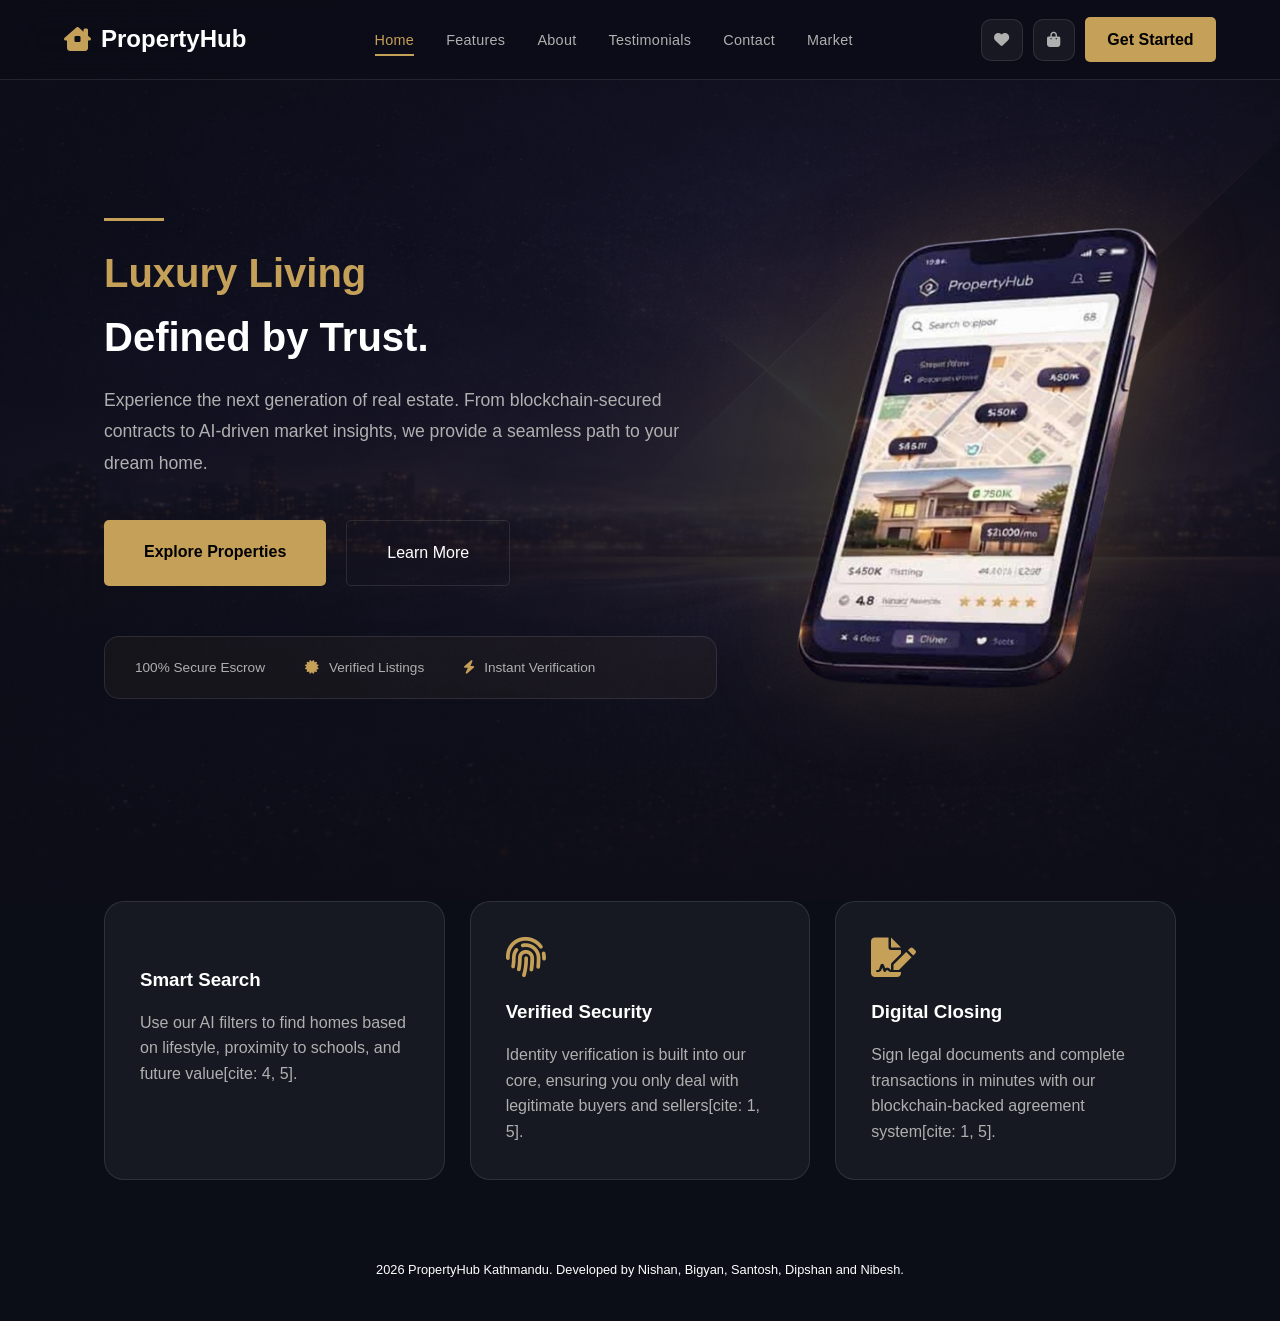
==== index.html @ 58af893e "Add files via upload" ====
<!DOCTYPE html>
<html lang="en">
<head>
    <meta charset="UTF-8">
    <meta name="viewport" content="width=device-width, initial-scale=1.0">
    <title>PropertyHub | Premium Real Estate</title>
    <link rel="stylesheet" href="style.css">
    <link rel="stylesheet" href="https://cdnjs.cloudflare.com/ajax/libs/font-awesome/6.0.0/css/all.min.css">
    <style>
        /* ── IMPROVED NAVBAR (from listing.html) ── */
        nav {
            display: flex;
            justify-content: space-between;
            align-items: center;
            padding: 0 5%;
            height: var(--nav-height);
            background: rgba(11, 13, 23, 0.92);
            backdrop-filter: blur(20px);
            -webkit-backdrop-filter: blur(20px);
            position: fixed;
            width: 100%;
            top: 0;
            z-index: 1000;
            border-bottom: 1px solid var(--glass-border);
            transition: all 0.3s ease;
        }
        nav.scrolled {
            background: rgba(11, 13, 23, 0.98);
            box-shadow: 0 4px 30px rgba(0,0,0,0.4);
        }
        .nav-links { display: flex; gap: 2rem; list-style: none; align-items: center; }
        .nav-links a {
            text-decoration: none;
            color: var(--text-dim);
            font-size: 0.9rem;
            letter-spacing: 0.3px;
            transition: 0.3s;
            padding: 6px 0;
            position: relative;
        }
        .nav-links a::after {
            content: '';
            position: absolute;
            bottom: -2px; left: 0;
            width: 0; height: 2px;
            background: var(--primary-gold);
            transition: width 0.3s ease;
        }
        .nav-links a:hover::after,
        .nav-links a.active::after { width: 100%; }
        .nav-links a:hover, .nav-links a.active { color: var(--primary-gold); }

        /* Cart & Favourites Buttons in Nav */
        .nav-actions { display: flex; gap: 10px; align-items: center; }
        .nav-icon-btn {
            position: relative;
            background: var(--glass-bg);
            border: 1px solid var(--glass-border);
            color: var(--text-dim);
            width: 42px; height: 42px;
            border-radius: 10px;
            display: flex; align-items: center; justify-content: center;
            cursor: pointer;
            transition: 0.3s;
            font-size: 0.95rem;
        }
        .nav-icon-btn:hover {
            border-color: var(--primary-gold);
            color: var(--primary-gold);
            background: rgba(197,160,89,0.08);
        }
        .nav-badge {
            position: absolute;
            top: -6px; right: -6px;
            background: var(--primary-gold);
            color: #000;
            font-size: 0.6rem;
            font-weight: bold;
            width: 18px; height: 18px;
            border-radius: 50%;
            display: flex; align-items: center; justify-content: center;
            opacity: 0;
            transform: scale(0);
            transition: 0.2s ease;
        }
        .nav-badge.visible { opacity: 1; transform: scale(1); }

        /* ── SLIDE-OUT PANELS ── */
        .side-panel-overlay {
            position: fixed; inset: 0;
            background: rgba(0,0,0,0.6);
            z-index: 2000;
            opacity: 0; pointer-events: none;
            transition: opacity 0.3s;
        }
        .side-panel-overlay.open { opacity: 1; pointer-events: all; }
        .side-panel {
            position: fixed;
            top: 0; right: -420px;
            width: 400px; height: 100vh;
            background: #10121e;
            border-left: 1px solid var(--glass-border);
            z-index: 2001;
            transition: right 0.35s cubic-bezier(0.4,0,0.2,1);
            display: flex; flex-direction: column;
            overflow: hidden;
        }
        .side-panel.open { right: 0; }
        .side-panel-header {
            padding: 25px 28px;
            border-bottom: 1px solid var(--glass-border);
            display: flex; justify-content: space-between; align-items: center;
            background: rgba(197,160,89,0.04);
        }
        .side-panel-header h3 { color: var(--primary-gold); font-size: 1.1rem; letter-spacing: 0.5px; }
        .close-panel {
            background: none; border: none; color: var(--text-dim);
            font-size: 1.2rem; cursor: pointer; transition: 0.2s; padding: 5px;
        }
        .close-panel:hover { color: #fff; }
        .side-panel-body { flex: 1; overflow-y: auto; padding: 20px 28px; }
        .side-panel-body::-webkit-scrollbar { width: 4px; }
        .side-panel-body::-webkit-scrollbar-track { background: transparent; }
        .side-panel-body::-webkit-scrollbar-thumb { background: var(--glass-border); border-radius: 10px; }
        .panel-empty {
            text-align: center; padding: 60px 20px;
            color: var(--text-dim); font-size: 0.9rem;
        }
        .panel-empty i { font-size: 3rem; color: rgba(197,160,89,0.2); display: block; margin-bottom: 15px; }
        .panel-item {
            display: flex; align-items: center; gap: 14px;
            background: var(--glass-bg); border: 1px solid var(--glass-border);
            border-radius: 14px; padding: 14px; margin-bottom: 12px;
            transition: 0.2s;
        }
        .panel-item:hover { border-color: var(--primary-gold); }
        .panel-item-img {
            width: 60px; height: 60px; border-radius: 10px;
            background: url('rental.png') center/cover; flex-shrink: 0;
        }
        .panel-item-info { flex: 1; min-width: 0; }
        .panel-item-info h4 { font-size: 0.88rem; color: #fff; margin-bottom: 4px; white-space: nowrap; overflow: hidden; text-overflow: ellipsis; }
        .panel-item-info span { font-size: 0.8rem; color: var(--primary-gold); font-weight: bold; }
        .panel-item-remove {
            background: none; border: none; color: var(--text-dim);
            cursor: pointer; font-size: 0.85rem; transition: 0.2s; padding: 5px;
        }
        .panel-item-remove:hover { color: #ff6b6b; }
        .side-panel-footer { padding: 20px 28px; border-top: 1px solid var(--glass-border); }
        .panel-total {
            display: flex; justify-content: space-between;
            margin-bottom: 15px; font-size: 0.9rem; color: var(--text-dim);
        }
        .panel-total strong { color: var(--primary-gold); font-size: 1rem; }

        .hero-section {
            display: flex;
            align-items: center;
            min-height: 85vh;
            gap: 50px;
            padding-bottom: 60px;
        }
        .trust-badges {
            display: flex;
            gap: 40px;
            margin-top: 50px;
            padding: 20px;
            background: rgba(197, 160, 89, 0.05);
            border-radius: 15px;
            border: 1px solid var(--glass-border);
        }
        .badge {
            display: flex;
            align-items: center;
            gap: 10px;
            font-size: 0.85rem;
            color: var(--text-dim);
        }
        .badge i { color: var(--primary-gold); }

        .services-grid {
            display: grid;
            grid-template-columns: repeat(auto-fit, minmax(300px, 1fr));
            gap: 25px;
            margin-top: 80px;
        }
        .service-card {
            background: var(--glass-bg);
            border: 1px solid var(--glass-border);
            padding: 35px;
            border-radius: 20px;
            transition: var(--transition);
        }
        .service-card:hover {
            border-color: var(--primary-gold);
            transform: translateY(-10px);
        }
        .service-card i {
            font-size: 2.5rem;
            color: var(--primary-gold);
            margin-bottom: 20px;
        }
    </style>
</head>
<body>
    <div class="page-wrapper">
        <nav id="mainNav">
            <a href="index.html" class="logo">
                <i class="fas fa-house-chimney-window" style="color: var(--primary-gold);"></i> PropertyHub
            </a>
            <ul class="nav-links">
                <li><a href="index.html" class="active">Home</a></li>
                <li><a href="feature.html">Features</a></li>
                <li><a href="about.html">About</a></li>
                <li><a href="testimonial.html">Testimonials</a></li>
                <li><a href="contact.html">Contact</a></li>
                <li><a href="listing.html">Market</a></li>
            </ul>
            <div class="nav-actions">
                <button class="nav-icon-btn" onclick="openFavPanel()" title="Saved Favourites">
                    <i class="fas fa-heart"></i>
                    <span class="nav-badge" id="fav-badge">0</span>
                </button>
                <button class="nav-icon-btn" onclick="openCartPanel()" title="Cart">
                    <i class="fas fa-shopping-bag"></i>
                    <span class="nav-badge" id="cart-badge">0</span>
                </button>
                <a href="listing.html" class="btn-gold" style="text-decoration:none; padding: 0.6rem 1.4rem;">Get Started</a>
            </div>
        </nav>

        <!-- ── OVERLAY ── -->
        <div class="side-panel-overlay" id="overlay" onclick="closePanels()"></div>

        <!-- ── FAVOURITES PANEL ── -->
        <div class="side-panel" id="fav-panel">
            <div class="side-panel-header">
                <h3><i class="fas fa-heart"></i> &nbsp;Saved Favourites</h3>
                <button class="close-panel" onclick="closePanels()"><i class="fas fa-xmark"></i></button>
            </div>
            <div class="side-panel-body" id="fav-body">
                <div class="panel-empty" id="fav-empty">
                    <i class="fas fa-heart-crack"></i>
                    No saved favourites yet.<br>Heart a property to save it here.
                </div>
            </div>
        </div>

        <!-- ── CART PANEL ── -->
        <div class="side-panel" id="cart-panel">
            <div class="side-panel-header">
                <h3><i class="fas fa-shopping-bag"></i> &nbsp;My Cart</h3>
                <button class="close-panel" onclick="closePanels()"><i class="fas fa-xmark"></i></button>
            </div>
            <div class="side-panel-body" id="cart-body">
                <div class="panel-empty" id="cart-empty">
                    <i class="fas fa-bag-shopping"></i>
                    Your cart is empty.<br>Add properties from the Market page.
                </div>
            </div>
            <div class="side-panel-footer" id="cart-footer" style="display:none;">
                <div class="panel-total">
                    <span id="cart-count-label">0 properties</span>
                    <strong>View on Market</strong>
                </div>
                <a href="listing.html" class="btn-gold" style="display:block; text-align:center; text-decoration:none; padding: 14px;">Go to Market</a>
            </div>
        </div>

        <main class="container">
            <!-- Hero Section -->
            <section class="hero-section animate">
                <div style="flex: 1.2;">
                    <div style="width: 60px; height: 3px; background: var(--primary-gold); margin-bottom: 20px;"></div>
                    <h1>Luxury Living <br><span style="color: #fff;">Defined by Trust.</span></h1>
                    <p style="color: var(--text-dim); margin-bottom: 2.5rem; font-size: 1.1rem; line-height: 1.8;">
                        Experience the next generation of real estate. From blockchain-secured contracts to AI-driven market insights, we provide a seamless path to your dream home.
                    </p>
                    <div style="display: flex; gap: 20px;">
                        <a class="btn-gold lion" style="padding: 1.2rem 2.5rem; " href="feature.html">Explore Properties</a>
                        <a class="btn-outline" style="padding: 1.2rem 2.5rem; " href="about.html">Learn More</a>
                    </div>

                    <div class="trust-badges">
                        <div class="badge"><i class="fas fa-shield-halved"></i> 100% Secure Escrow</div>
                        <div class="badge"><i class="fas fa-certificate"></i> Verified Listings</div>
                        <div class="badge"><i class="fas fa-bolt"></i> Instant Verification</div>
                    </div>
                </div>

                <div style="flex: 0.8; text-align: right;">
                    <div style="position: relative; display: inline-block;">
                        <!-- Main home page image -->
                        <img src="mogged.png" style="width: 100%; filter: drop-shadow(0 0 50px rgba(197, 160, 89, 0.15)); position: relative; z-index: 2;" alt="Modern Property Hub Preview">
                        <!-- Decorative element -->
                       
                    </div>
                </div>
            </section>

            <!-- Services Section -->
            <section class="services-grid animate" style="animation-delay: 0.3s;">
                <div class="service-card">
                    <i class="fas fa-magnifying-glass-chart"></i>
                    <h3>Smart Search</h3>
                    <p style="color: var(--text-dim); margin-top: 15px;">Use our AI filters to find homes based on lifestyle, proximity to schools, and future value[cite: 4, 5].</p>
                </div>
                <div class="service-card">
                    <i class="fas fa-fingerprint"></i>
                    <h3>Verified Security</h3>
                    <p style="color: var(--text-dim); margin-top: 15px;">Identity verification is built into our core, ensuring you only deal with legitimate buyers and sellers[cite: 1, 5].</p>
                </div>
                <div class="service-card">
                    <i class="fas fa-file-signature"></i>
                    <h3>Digital Closing</h3>
                    <p style="color: var(--text-dim); margin-top: 15px;">Sign legal documents and complete transactions in minutes with our blockchain-backed agreement system[cite: 1, 5].</p>
                </div>
            </section>
        </main>

        <footer class="op">
            <p> 2026 <span>PropertyHub</span> Kathmandu. Developed by Nishan, Bigyan, Santosh, Dipshan and Nibesh.</p>
        </footer>
    </div>
    <script>
        // ── NAV SCROLL EFFECT ──
        window.addEventListener('scroll', () => {
            document.getElementById('mainNav').classList.toggle('scrolled', window.scrollY > 20);
        });

        // ── PANEL STATE ──
        let cart = [];
        let favs = [];

        function updateBadge(id, count) {
            const badge = document.getElementById(id);
            badge.textContent = count;
            badge.classList.toggle('visible', count > 0);
        }

        function openFavPanel() {
            document.getElementById('fav-panel').classList.add('open');
            document.getElementById('overlay').classList.add('open');
        }

        function openCartPanel() {
            document.getElementById('cart-panel').classList.add('open');
            document.getElementById('overlay').classList.add('open');
        }

        function closePanels() {
            document.querySelectorAll('.side-panel').forEach(p => p.classList.remove('open'));
            document.getElementById('overlay').classList.remove('open');
        }
    </script>
</body>
</html>
---- style.css ----
:root {
    --primary-gold: #c5a059;
    --dark-bg: #0b0d17;
    --glass-bg: rgba(255, 255, 255, 0.05);
    --glass-border: rgba(255, 255, 255, 0.1);
    --text-main: #ffffff;
    --text-dim: #b0b0b0;
    --nav-height: 80px;
}

* {
    margin: 0;
    padding: 0;
    box-sizing: border-box;
    font-family: 'Segoe UI', Roboto, sans-serif;
}

body {
    background-color: var(--dark-bg);
    color: var(--text-main);
    line-height: 1.6;
    overflow-x: hidden;
}

/* Background Wrapper (Apply to all pages) */
.page-wrapper {
    min-height: 100vh;
    background: linear-gradient(rgba(11, 13, 23, 0.8), rgba(11, 13, 23, 0.95)), 
                url('future.png') center/cover no-repeat fixed;
}

/* Navbar */
nav {
    display: flex;
    justify-content: space-between;
    align-items: center;
    padding: 0 5%;
    height: var(--nav-height);
    background: rgba(11, 13, 23, 0.8);
    backdrop-filter: blur(10px);
    position: fixed;
    width: 100%;
    top: 0;
    z-index: 1000;
    border-bottom: 1px solid var(--glass-border);
}
.back-btn {
    text-decoration: none;
    color: var(--text-main);
    background: var(--glass-bg);
    border: 1px solid var(--glass-border);
    padding: 8px 16px;
    border-radius: 8px;
    display: inline-flex;
    align-items: center;
    gap: 10px;
    font-size: 0.9rem;
    transition: 0.3s;
    margin-bottom: 20px;
}

.back-btn:hover {
    background: rgba(197, 160, 89, 0.2);
    border-color: var(--primary-gold);
    color: var(--primary-gold);
    transform: translateX(-5px);
}
.logo {
    font-size: 1.5rem;
    font-weight: bold;
    display: flex;
    align-items: center;
    gap: 10px;
    color: white;
    text-decoration: none;
}

.nav-links {
    display: flex;
    gap: 2rem;
    list-style: none;
}

.nav-links a {
    text-decoration: none;
    color: var(--text-dim);
    font-size: 0.95rem;
    transition: 0.3s;
}

.nav-links a:hover, .nav-links a.active {
    color: var(--primary-gold);
}

.btn-gold {
    background: var(--primary-gold);
    color: #000;
    padding: 0.6rem 1.5rem;
    border-radius: 5px;
    border: none;
    font-weight: bold;
    cursor: pointer;
    transition: 0.3s;
    text-decoration: none;
}

.btn-gold:hover {
    transform: translateY(-2px);
    box-shadow: 0 5px 15px rgba(197, 160, 89, 0.3);
}

/* Common Content Layout */
.container {
    padding: calc(var(--nav-height) + 40px) 5% 40px;
    max-width: 1200px;
    margin: 0 auto;
}

.glass-panel {
    background: var(--glass-bg);
    backdrop-filter: blur(15px);
    border: 1px solid var(--glass-border);
    padding: 40px;
    border-radius: 20px;
}

h1 { font-size: 2.5rem; margin-bottom: 1rem; color: var(--primary-gold); }

/* Animations */
@keyframes fadeInUp {
    from { opacity: 0; transform: translateY(20px); }
    to { opacity: 1; transform: translateY(0); }
}

.animate { animation: fadeInUp 0.8s ease forwards; }
.map{
            background: white;
            padding: 15px;
            border-radius: 25px;
            box-shadow: var(--shadow);
            border: 1px solid rgba(0,0,0,0.05);
            overflow: hidden;
            margin-top: 30px;
        }
    .op{
            text-align: center; padding: 40px; color: var(--slate-gray); font-size: 0.8rem; }
        /* ── Hero Background ── */
.hero-section {
  position: relative;
  min-height: 80vh;
  display: flex;
  align-items: center;
  background: 
    linear-gradient(to bottom, rgba(10, 10, 12, 0.7), var(--bg-deep)),
    url('future.png') center/cover no-repeat; /* Replace with your background image */
  margin-top: -64px; /* Pulls background behind the transparent nav */
  padding-top: 100px;
}

/* ── Property Image Gallery ── */
.property-gallery {
  display: grid;
  grid-template-columns: repeat(auto-fit, minmax(300px, 1fr));
  gap: 24px;
}

.property-card {
  padding: 0; /* Override glass-panel padding for image flush fit */
  overflow: hidden;
}

.image-container {
  position: relative;
  height: 220px;
  overflow: hidden;
}

.image-container img {
  width: 100%;
  height: 100%;
  object-fit: cover;
  transition: transform 0.5s ease;
}

.property-card:hover .image-container img {
  transform: scale(1.1); /* Subtle zoom effect on hover */
}

.image-container .property-tag {
  position: absolute;
  top: 15px;
  left: 15px;
  z-index: 2;
}

.card-content {
  padding: 24px;
}

.card-content h3 {
  margin-bottom: 8px;
  color: var(--text-bright);
}
/* Ensure these variables and classes are in your style.css */
:root {
    --primary-gold: #c5a059;
    --dark-bg: #0b0d17;
    --glass-bg: rgba(255, 255, 255, 0.05);
    --glass-border: rgba(255, 255, 255, 0.1);
    --text-main: #ffffff;
    --text-dim: #b0b0b0;
    --nav-height: 80px;
}

.page-wrapper {
    min-height: 100vh;
    /* This applies the background image to every page */
    background: linear-gradient(rgba(11, 13, 23, 0.8), rgba(11, 13, 23, 0.95)), 
                url('future.png') center/cover no-repeat fixed;
}

.glass-panel {
    background: var(--glass-bg);
    backdrop-filter: blur(15px);
    border: 1px solid var(--glass-border);
    padding: 40px;
    border-radius: 20px;
}

.btn-outline {
    background: transparent;
    color: var(--text-main);
    border: 1px solid var(--glass-border);
    padding: 0.6rem 1.5rem;
    border-radius: 5px;
    cursor: pointer;
    transition: 0.3s;
    text-decoration:none;
}
.btn-outline:hover {
    background: var(--glass-bg);
    border-color: var(--primary-gold);
    color: var(--primary-gold);
    transform: translateY(-2px);
}
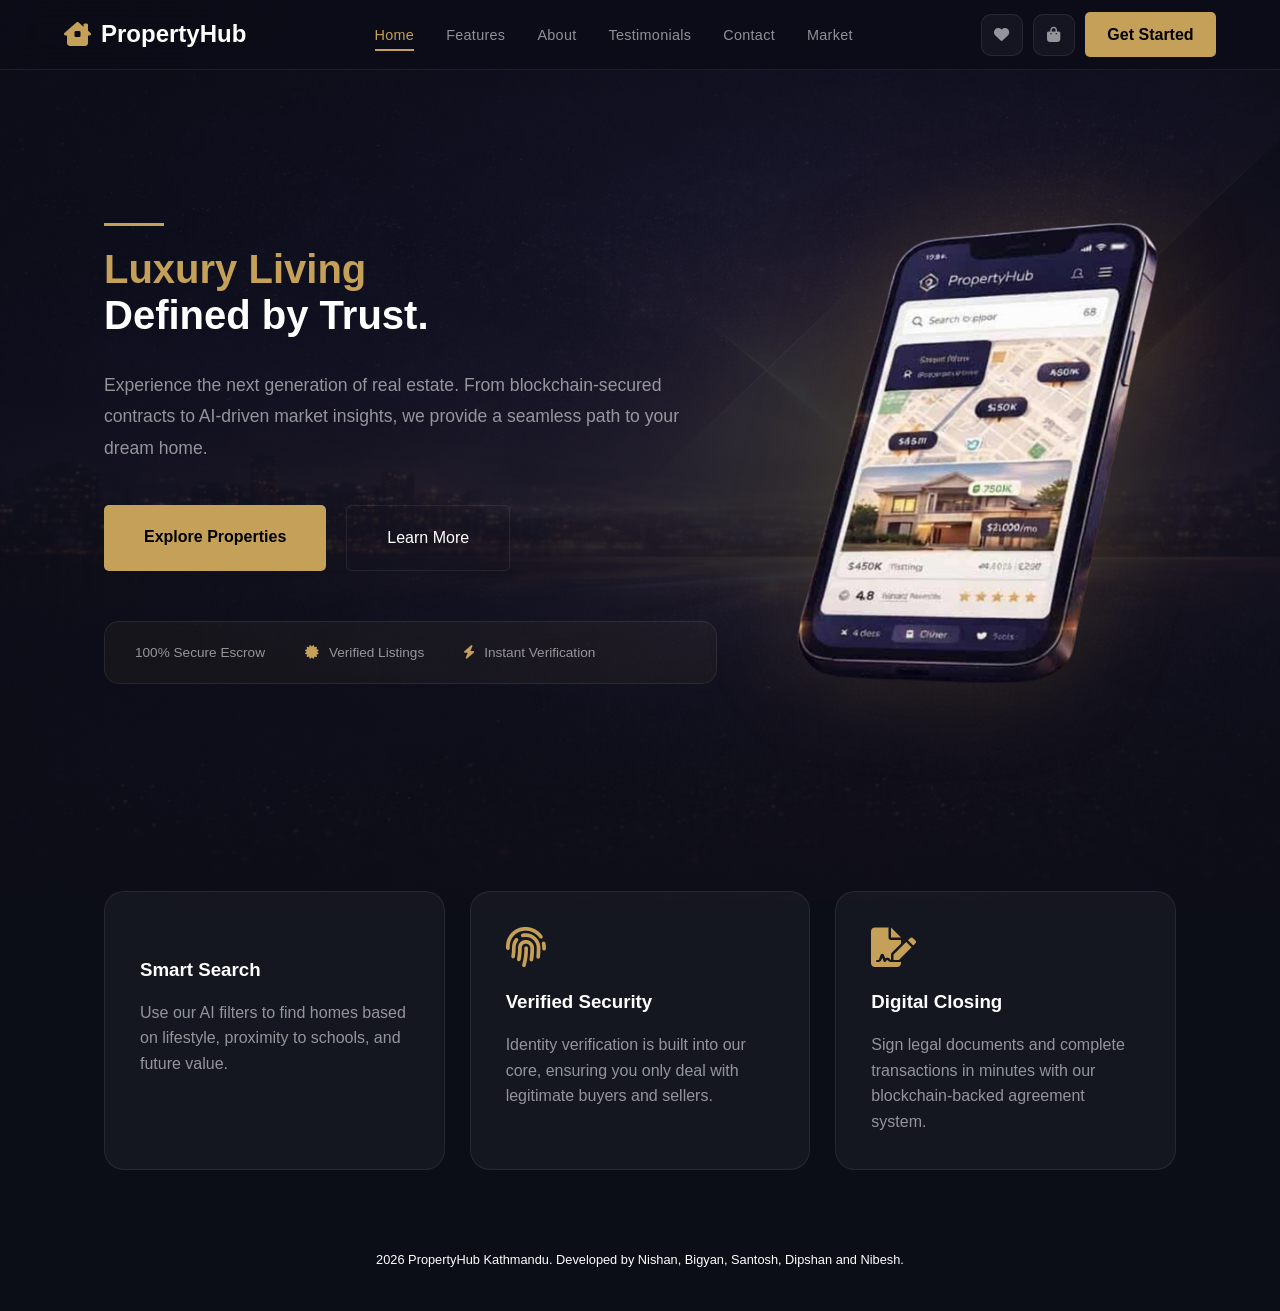
==== commit c3b44655: "Update index.html" ====
--- a/index.html
+++ b/index.html
@@ -7,7 +7,20 @@
     <link rel="stylesheet" href="style.css">
     <link rel="stylesheet" href="https://cdnjs.cloudflare.com/ajax/libs/font-awesome/6.0.0/css/all.min.css">
     <style>
-        /* ── IMPROVED NAVBAR (from listing.html) ── */
+        /* ── CSS VARIABLES (fallback if style.css not loaded) ── */
+        :root {
+            --nav-height: 70px;
+            --primary-gold: #c5a059;
+            --glass-bg: rgba(255,255,255,0.04);
+            --glass-border: rgba(255,255,255,0.08);
+            --text-dim: rgba(255,255,255,0.55);
+            --transition: all 0.3s ease;
+        }
+
+        /* ── RESET ── */
+        *, *::before, *::after { box-sizing: border-box; margin: 0; padding: 0; }
+
+        /* ── IMPROVED NAVBAR ── */
         nav {
             display: flex;
             justify-content: space-between;
@@ -28,7 +41,12 @@
             background: rgba(11, 13, 23, 0.98);
             box-shadow: 0 4px 30px rgba(0,0,0,0.4);
         }
-        .nav-links { display: flex; gap: 2rem; list-style: none; align-items: center; }
+        .nav-links {
+            display: flex;
+            gap: 2rem;
+            list-style: none;
+            align-items: center;
+        }
         .nav-links a {
             text-decoration: none;
             color: var(--text-dim);
@@ -50,7 +68,7 @@
         .nav-links a.active::after { width: 100%; }
         .nav-links a:hover, .nav-links a.active { color: var(--primary-gold); }
 
-        /* Cart & Favourites Buttons in Nav */
+        /* ── NAV ACTIONS ── */
         .nav-actions { display: flex; gap: 10px; align-items: center; }
         .nav-icon-btn {
             position: relative;
@@ -63,6 +81,7 @@
             cursor: pointer;
             transition: 0.3s;
             font-size: 0.95rem;
+            flex-shrink: 0;
         }
         .nav-icon-btn:hover {
             border-color: var(--primary-gold);
@@ -85,6 +104,26 @@
         }
         .nav-badge.visible { opacity: 1; transform: scale(1); }
 
+        /* ── HAMBURGER ── */
+        .hamburger {
+            display: none;
+            flex-direction: column;
+            gap: 5px;
+            cursor: pointer;
+            padding: 5px;
+            z-index: 1001;
+        }
+        .hamburger span {
+            display: block;
+            width: 24px; height: 2px;
+            background: var(--text-dim);
+            border-radius: 2px;
+            transition: 0.3s ease;
+        }
+        .hamburger.open span:nth-child(1) { transform: translateY(7px) rotate(45deg); background: var(--primary-gold); }
+        .hamburger.open span:nth-child(2) { opacity: 0; }
+        .hamburger.open span:nth-child(3) { transform: translateY(-7px) rotate(-45deg); background: var(--primary-gold); }
+
         /* ── SLIDE-OUT PANELS ── */
         .side-panel-overlay {
             position: fixed; inset: 0;
@@ -97,7 +136,8 @@
         .side-panel {
             position: fixed;
             top: 0; right: -420px;
-            width: 400px; height: 100vh;
+            width: min(400px, 100vw);
+            height: 100vh;
             background: #10121e;
             border-left: 1px solid var(--glass-border);
             z-index: 2001;
@@ -153,12 +193,58 @@
         }
         .panel-total strong { color: var(--primary-gold); font-size: 1rem; }
 
+        /* ── HERO SECTION ── */
         .hero-section {
             display: flex;
             align-items: center;
             min-height: 85vh;
             gap: 50px;
             padding-bottom: 60px;
+            padding-top: calc(var(--nav-height) + 40px);
+        }
+        .hero-text { flex: 1.2; }
+        .hero-image {
+            flex: 0.8;
+            text-align: center;
+            display: flex;
+            align-items: center;
+            justify-content: center;
+            min-width: 0;
+        }
+        .hero-image-inner {
+            position: relative;
+            display: inline-block;
+            width: 100%;
+            max-width: 100%;
+        }
+        .hero-image img {
+            width: 100%;
+            max-width: 100%;
+            height: auto;
+            filter: drop-shadow(0 0 50px rgba(197, 160, 89, 0.15));
+            position: relative;
+            z-index: 2;
+        }
+        .gold-bar {
+            width: 60px;
+            height: 3px;
+            background: var(--primary-gold);
+            margin-bottom: 20px;
+        }
+        .hero-headline {
+            margin-bottom: 2rem;
+            line-height: 1.15;
+        }
+        .hero-desc {
+            color: var(--text-dim);
+            margin-bottom: 2.5rem;
+            font-size: 1.1rem;
+            line-height: 1.8;
+        }
+        .hero-cta {
+            display: flex;
+            gap: 20px;
+            flex-wrap: wrap;
         }
         .trust-badges {
             display: flex;
@@ -168,6 +254,7 @@
             background: rgba(197, 160, 89, 0.05);
             border-radius: 15px;
             border: 1px solid var(--glass-border);
+            flex-wrap: wrap;
         }
         .badge {
             display: flex;
@@ -178,9 +265,10 @@
         }
         .badge i { color: var(--primary-gold); }
 
+        /* ── SERVICES ── */
         .services-grid {
             display: grid;
-            grid-template-columns: repeat(auto-fit, minmax(300px, 1fr));
+            grid-template-columns: repeat(auto-fit, minmax(280px, 1fr));
             gap: 25px;
             margin-top: 80px;
         }
@@ -199,6 +287,92 @@
             font-size: 2.5rem;
             color: var(--primary-gold);
             margin-bottom: 20px;
+        }
+
+        /* ── RESPONSIVE: TABLET (≤ 900px) ── */
+        @media (max-width: 900px) {
+            .hero-section {
+                flex-direction: column;
+                min-height: auto;
+                gap: 40px;
+                padding-top: calc(var(--nav-height) + 30px);
+                padding-bottom: 40px;
+                text-align: center;
+            }
+            .hero-text { flex: none; width: 100%; }
+            .hero-image { flex: none; width: 100%; max-width: 480px; margin: 0 auto; }
+            .gold-bar { margin-left: auto; margin-right: auto; }
+            .hero-cta { justify-content: center; }
+            .trust-badges { justify-content: center; gap: 20px; }
+
+            .nav-links {
+                position: fixed;
+                top: var(--nav-height);
+                left: 0;
+                width: 100%;
+                flex-direction: column;
+                background: rgba(11, 13, 23, 0.98);
+                backdrop-filter: blur(20px);
+                padding: 20px 0 30px;
+                gap: 0;
+                border-bottom: 1px solid var(--glass-border);
+                transform: translateY(-110%);
+                opacity: 0;
+                pointer-events: none;
+                transition: transform 0.35s cubic-bezier(0.4,0,0.2,1), opacity 0.3s ease;
+            }
+            .nav-links.mobile-active {
+                transform: translateY(0);
+                opacity: 1;
+                pointer-events: all;
+            }
+            .nav-links li { width: 100%; }
+            .nav-links a {
+                display: block;
+                padding: 14px 5%;
+                font-size: 1rem;
+                border-bottom: 1px solid var(--glass-border);
+            }
+            .nav-links a::after { display: none; }
+            .nav-links li:last-child a { border-bottom: none; }
+
+            .hamburger { display: flex; }
+            .btn-gold-nav-label { display: none; }
+        }
+
+        /* ── RESPONSIVE: MOBILE (≤ 600px) ── */
+        @media (max-width: 600px) {
+            nav { padding: 0 4%; }
+            .nav-actions .btn-gold { display: none; }
+
+            .hero-section {
+                padding-top: calc(var(--nav-height) + 20px);
+                gap: 30px;
+            }
+            .hero-desc { font-size: 1rem; }
+            .hero-cta { flex-direction: column; gap: 12px; }
+            .hero-cta a { width: 100%; text-align: center; }
+
+            .trust-badges {
+                flex-direction: column;
+                align-items: flex-start;
+                gap: 14px;
+            }
+            .badge { font-size: 0.82rem; }
+
+            .services-grid {
+                grid-template-columns: 1fr;
+                margin-top: 50px;
+            }
+            .service-card { padding: 25px; }
+
+            .side-panel { width: 100vw; }
+        }
+
+        /* ── RESPONSIVE: SMALL MOBILE (≤ 380px) ── */
+        @media (max-width: 380px) {
+            .hero-image { max-width: 100%; }
+            .nav-icon-btn { width: 36px; height: 36px; font-size: 0.85rem; }
         }
     </style>
 </head>
@@ -208,7 +382,7 @@
             <a href="index.html" class="logo">
                 <i class="fas fa-house-chimney-window" style="color: var(--primary-gold);"></i> PropertyHub
             </a>
-            <ul class="nav-links">
+            <ul class="nav-links" id="navLinks">
                 <li><a href="index.html" class="active">Home</a></li>
                 <li><a href="feature.html">Features</a></li>
                 <li><a href="about.html">About</a></li>
@@ -227,6 +401,11 @@
                 </button>
                 <a href="listing.html" class="btn-gold" style="text-decoration:none; padding: 0.6rem 1.4rem;">Get Started</a>
             </div>
+            <div class="hamburger" id="hamburger" aria-label="Toggle menu" role="button" tabindex="0">
+                <span></span>
+                <span></span>
+                <span></span>
+            </div>
         </nav>
 
         <!-- ── OVERLAY ── -->
@@ -270,17 +449,16 @@
         <main class="container">
             <!-- Hero Section -->
             <section class="hero-section animate">
-                <div style="flex: 1.2;">
-                    <div style="width: 60px; height: 3px; background: var(--primary-gold); margin-bottom: 20px;"></div>
-                    <h1>Luxury Living <br><span style="color: #fff;">Defined by Trust.</span></h1>
-                    <p style="color: var(--text-dim); margin-bottom: 2.5rem; font-size: 1.1rem; line-height: 1.8;">
+                <div class="hero-text">
+                    <div class="gold-bar"></div>
+                    <h1 class="hero-headline">Luxury Living <br><span style="color: #fff;">Defined by Trust.</span></h1>
+                    <p class="hero-desc">
                         Experience the next generation of real estate. From blockchain-secured contracts to AI-driven market insights, we provide a seamless path to your dream home.
                     </p>
-                    <div style="display: flex; gap: 20px;">
-                        <a class="btn-gold lion" style="padding: 1.2rem 2.5rem; " href="feature.html">Explore Properties</a>
-                        <a class="btn-outline" style="padding: 1.2rem 2.5rem; " href="about.html">Learn More</a>
+                    <div class="hero-cta">
+                        <a class="btn-gold lion" style="padding: 1.2rem 2.5rem;" href="feature.html">Explore Properties</a>
+                        <a class="btn-outline" style="padding: 1.2rem 2.5rem;" href="about.html">Learn More</a>
                     </div>
-
                     <div class="trust-badges">
                         <div class="badge"><i class="fas fa-shield-halved"></i> 100% Secure Escrow</div>
                         <div class="badge"><i class="fas fa-certificate"></i> Verified Listings</div>
@@ -288,12 +466,9 @@
                     </div>
                 </div>
 
-                <div style="flex: 0.8; text-align: right;">
-                    <div style="position: relative; display: inline-block;">
-                        <!-- Main home page image -->
-                        <img src="mogged.png" style="width: 100%; filter: drop-shadow(0 0 50px rgba(197, 160, 89, 0.15)); position: relative; z-index: 2;" alt="Modern Property Hub Preview">
-                        <!-- Decorative element -->
-                       
+                <div class="hero-image">
+                    <div class="hero-image-inner">
+                        <img src="mogged.png" alt="Modern Property Hub Preview" loading="lazy">
                     </div>
                 </div>
             </section>
@@ -303,31 +478,62 @@
                 <div class="service-card">
                     <i class="fas fa-magnifying-glass-chart"></i>
                     <h3>Smart Search</h3>
-                    <p style="color: var(--text-dim); margin-top: 15px;">Use our AI filters to find homes based on lifestyle, proximity to schools, and future value[cite: 4, 5].</p>
+                    <p style="color: var(--text-dim); margin-top: 15px;">Use our AI filters to find homes based on lifestyle, proximity to schools, and future value.</p>
                 </div>
                 <div class="service-card">
                     <i class="fas fa-fingerprint"></i>
                     <h3>Verified Security</h3>
-                    <p style="color: var(--text-dim); margin-top: 15px;">Identity verification is built into our core, ensuring you only deal with legitimate buyers and sellers[cite: 1, 5].</p>
+                    <p style="color: var(--text-dim); margin-top: 15px;">Identity verification is built into our core, ensuring you only deal with legitimate buyers and sellers.</p>
                 </div>
                 <div class="service-card">
                     <i class="fas fa-file-signature"></i>
                     <h3>Digital Closing</h3>
-                    <p style="color: var(--text-dim); margin-top: 15px;">Sign legal documents and complete transactions in minutes with our blockchain-backed agreement system[cite: 1, 5].</p>
+                    <p style="color: var(--text-dim); margin-top: 15px;">Sign legal documents and complete transactions in minutes with our blockchain-backed agreement system.</p>
                 </div>
             </section>
         </main>
 
         <footer class="op">
-            <p> 2026 <span>PropertyHub</span> Kathmandu. Developed by Nishan, Bigyan, Santosh, Dipshan and Nibesh.</p>
+            <p>2026 <span>PropertyHub</span> Kathmandu. Developed by Nishan, Bigyan, Santosh, Dipshan and Nibesh.</p>
         </footer>
     </div>
+
     <script>
         // ── NAV SCROLL EFFECT ──
         window.addEventListener('scroll', () => {
             document.getElementById('mainNav').classList.toggle('scrolled', window.scrollY > 20);
         });
 
+        // ── HAMBURGER MENU TOGGLE ──
+        const hamburger = document.getElementById('hamburger');
+        const navLinks = document.getElementById('navLinks');
+
+        function toggleMenu() {
+            hamburger.classList.toggle('open');
+            navLinks.classList.toggle('mobile-active');
+        }
+
+        hamburger.addEventListener('click', toggleMenu);
+        hamburger.addEventListener('keydown', (e) => {
+            if (e.key === 'Enter' || e.key === ' ') { e.preventDefault(); toggleMenu(); }
+        });
+
+        // Close mobile menu when a link is clicked
+        document.querySelectorAll('.nav-links a').forEach(link => {
+            link.addEventListener('click', () => {
+                hamburger.classList.remove('open');
+                navLinks.classList.remove('mobile-active');
+            });
+        });
+
+        // Close menu on outside click
+        document.addEventListener('click', (e) => {
+            if (!hamburger.contains(e.target) && !navLinks.contains(e.target)) {
+                hamburger.classList.remove('open');
+                navLinks.classList.remove('mobile-active');
+            }
+        });
+
         // ── PANEL STATE ──
         let cart = [];
         let favs = [];
@@ -352,6 +558,11 @@
             document.querySelectorAll('.side-panel').forEach(p => p.classList.remove('open'));
             document.getElementById('overlay').classList.remove('open');
         }
+
+        // Close panels with Escape key
+        document.addEventListener('keydown', (e) => {
+            if (e.key === 'Escape') closePanels();
+        });
     </script>
 </body>
-</html>+</html>
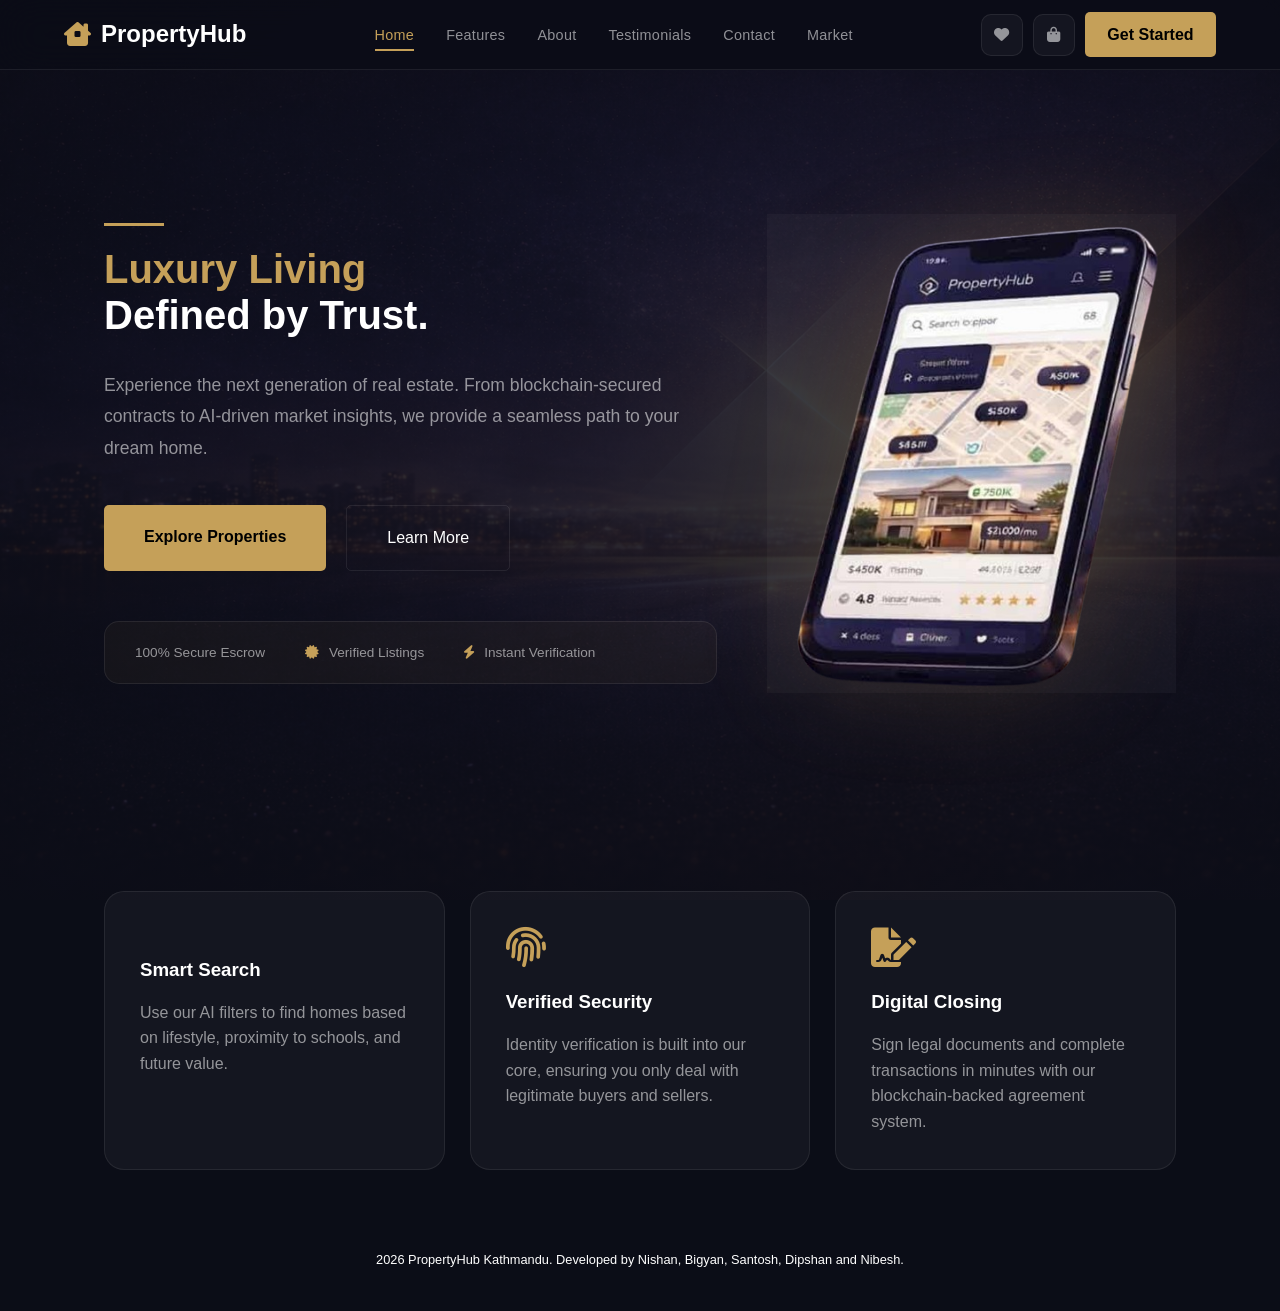
==== commit ad1049f1: "Update index.html" ====
--- a/index.html
+++ b/index.html
@@ -399,7 +399,7 @@
                     <i class="fas fa-shopping-bag"></i>
                     <span class="nav-badge" id="cart-badge">0</span>
                 </button>
-                <a href="listing.html" class="btn-gold" style="text-decoration:none; padding: 0.6rem 1.4rem;">Get Started</a>
+                <a href="propertyhub.html" class="btn-gold" style="text-decoration:none; padding: 0.6rem 1.4rem;">Get Started</a>
             </div>
             <div class="hamburger" id="hamburger" aria-label="Toggle menu" role="button" tabindex="0">
                 <span></span>
--- a/style.css
+++ b/style.css
@@ -20,6 +20,10 @@
     color: var(--text-main);
     line-height: 1.6;
     overflow-x: hidden;
+}
+
+html {
+    scroll-behavior: smooth;
 }
 
 /* Background Wrapper (Apply to all pages) */
@@ -43,6 +47,33 @@
     top: 0;
     z-index: 1000;
     border-bottom: 1px solid var(--glass-border);
+}
+
+.hamburger {
+    display: none;
+    flex-direction: column;
+    cursor: pointer;
+    gap: 6px;
+}
+
+.hamburger span {
+    width: 25px;
+    height: 3px;
+    background: var(--text-main);
+    border-radius: 2px;
+    transition: 0.3s;
+}
+
+.hamburger.open span:nth-child(1) {
+    transform: rotate(45deg) translate(10px, 10px);
+}
+
+.hamburger.open span:nth-child(2) {
+    opacity: 0;
+}
+
+.hamburger.open span:nth-child(3) {
+    transform: rotate(-45deg) translate(7px, -7px);
 }
 .back-btn {
     text-decoration: none;
@@ -133,6 +164,201 @@
 }
 
 .animate { animation: fadeInUp 0.8s ease forwards; }
+
+/* ════════════════════════════════════════════════════════════
+   RESPONSIVE IMAGES
+   ════════════════════════════════════════════════════════════ */
+
+/* Base responsive image styles */
+img {
+    max-width: 100%;
+    height: auto;
+    display: block;
+}
+
+/* Picture element for responsive images */
+picture {
+    display: block;
+    width: 100%;
+}
+
+picture img {
+    width: 100%;
+    height: auto;
+    object-fit: cover;
+}
+
+/* Responsive image containers */
+.image-wrapper,
+.img-container,
+.image-container {
+    width: 100%;
+    max-width: 100%;
+    overflow: hidden;
+    border-radius: inherit;
+}
+
+.image-wrapper img,
+.img-container img,
+.image-container img {
+    width: 100%;
+    height: auto;
+    display: block;
+}
+
+/* Hero images */
+.hero-section img {
+    width: 100%;
+    height: auto;
+    max-width: 100%;
+    display: block;
+}
+
+/* Property gallery images */
+.property-card img,
+.property-gallery img {
+    width: 100%;
+    height: 100%;
+    object-fit: cover;
+    display: block;
+}
+
+/* Market card images */
+.market-card img,
+.market-card-img {
+    width: 100%;
+    height: 100%;
+    object-fit: cover;
+    display: block;
+}
+
+/* Service card images */
+.service-card img,
+.feature-card img {
+    width: 100%;
+    height: auto;
+    display: block;
+}
+
+/* Thumbnail images */
+.thumb {
+    width: 100%;
+    height: 100%;
+    object-fit: cover;
+    display: block;
+}
+
+/* Background images responsive */
+[style*="background-image"],
+.bg-image {
+    background-size: cover;
+    background-position: center;
+    background-repeat: no-repeat;
+}
+
+/* SVG responsive */
+svg {
+    max-width: 100%;
+    height: auto;
+    display: block;
+}
+
+/* Avatar/Profile images */
+.avatar,
+.profile-img {
+    width: 100%;
+    height: auto;
+    border-radius: 50%;
+    object-fit: cover;
+}
+
+/* Panel item images */
+.panel-item-img {
+    width: 100%;
+    height: 100%;
+    object-fit: cover;
+}
+
+/* Responsive images in text content */
+.content img,
+.text-content img {
+    max-width: 100%;
+    height: auto;
+    border-radius: 8px;
+}
+
+/* Lazy loading support */
+img[loading="lazy"] {
+    background: rgba(255, 255, 255, 0.03);
+}
+
+/* Responsive images for different screen sizes */
+@media (max-width: 1200px) {
+    img {
+        max-width: 100%;
+    }
+    
+    .hero-section img {
+        width: 100%;
+    }
+}
+
+@media (max-width: 768px) {
+    img {
+        max-width: 100%;
+    }
+    
+    .image-container {
+        height: auto !important;
+        max-height: 300px;
+    }
+    
+    .property-card img,
+    .market-card img {
+        height: auto;
+        object-fit: contain;
+    }
+    
+    .hero-section img {
+        width: 90%;
+        margin: 0 auto;
+        display: block;
+    }
+}
+
+@media (max-width: 480px) {
+    img {
+        max-width: 100%;
+        width: 100%;
+    }
+    
+    .image-container {
+        height: 180px !important;
+    }
+    
+    .property-gallery img,
+    .market-card img {
+        width: 100%;
+        height: 100%;
+        object-fit: cover;
+    }
+    
+    .hero-section img {
+        width: 100%;
+        max-width: 100%;
+    }
+    
+    .panel-item-img {
+        width: 50px;
+        height: 50px;
+    }
+    
+    /* Reduce image file downloads on mobile */
+    img[data-src] {
+        background: rgba(255, 255, 255, 0.05);
+    }
+}
+
 .map{
             background: white;
             padding: 15px;
@@ -242,4 +468,549 @@
     border-color: var(--primary-gold);
     color: var(--primary-gold);
     transform: translateY(-2px);
-}+}
+
+/* ════════════════════════════════════════════════════════════
+   RESPONSIVE MEDIA QUERIES
+   ════════════════════════════════════════════════════════════ */
+
+/* Tablet (768px and below) */
+@media (max-width: 768px) {
+    :root {
+        --nav-height: 70px;
+    }
+
+    /* Hamburger Menu */
+    .hamburger {
+        display: flex;
+    }
+
+    .nav-links {
+        position: absolute;
+        top: var(--nav-height);
+        left: 0;
+        width: 100%;
+        flex-direction: column;
+        gap: 0;
+        list-style: none;
+        background: rgba(11, 13, 23, 0.95);
+        backdrop-filter: blur(20px);
+        max-height: 0;
+        overflow: hidden;
+        transition: max-height 0.3s ease;
+        border-bottom: 1px solid var(--glass-border);
+    }
+
+    .nav-links.mobile-active {
+        max-height: 500px;
+    }
+
+    .nav-links a {
+        display: block;
+        padding: 16px 5%;
+        border-bottom: 1px solid rgba(255, 255, 255, 0.05);
+    }
+
+    .nav-actions {
+        display: flex !important;
+        gap: 10px;
+    }
+
+    .logo {
+        font-size: 1.2rem;
+    }
+
+    h1 {
+        font-size: 2rem;
+    }
+
+    h2 {
+        font-size: 1.5rem;
+    }
+
+    /* Container adjustments */
+    .container {
+        padding: calc(var(--nav-height) + 30px) 4% 30px;
+    }
+
+    .glass-panel {
+        padding: 30px 20px;
+    }
+
+    /* Hero section */
+    .hero-section {
+        min-height: 60vh;
+        padding-top: 80px;
+    }
+
+    /* Property gallery */
+    .property-gallery {
+        grid-template-columns: repeat(auto-fit, minmax(280px, 1fr));
+        gap: 16px;
+    }
+
+    .image-container {
+        height: 180px;
+    }
+
+    .card-content {
+        padding: 20px;
+    }
+
+    /* Flexbox sections */
+    .flex-row {
+        flex-direction: column;
+        gap: 20px;
+    }
+
+    .flex-col-50 {
+        flex: 1 !important;
+        width: 100%;
+    }
+
+    /* Back button */
+    .back-btn {
+        padding: 8px 12px;
+        font-size: 0.8rem;
+    }
+}
+
+/* Mobile (480px and below) */
+@media (max-width: 480px) {
+    :root {
+        --nav-height: 60px;
+    }
+
+    nav {
+        padding: 0 4%;
+    }
+
+    .logo {
+        font-size: 1rem;
+        gap: 5px;
+    }
+
+    .logo i {
+        font-size: 1.2rem;
+    }
+
+    .nav-links {
+        top: var(--nav-height);
+    }
+
+    .nav-icon-btn {
+        width: 38px;
+        height: 38px;
+        font-size: 0.8rem;
+    }
+
+    h1 {
+        font-size: 1.5rem;
+        margin-bottom: 0.75rem;
+    }
+
+    h2 {
+        font-size: 1.2rem;
+    }
+
+    h3 {
+        font-size: 1rem;
+    }
+
+    h4 {
+        font-size: 0.95rem;
+    }
+
+    /* Container padding */
+    .container {
+        padding: calc(var(--nav-height) + 20px) 3% 20px;
+        max-width: 100%;
+    }
+
+    .glass-panel {
+        padding: 24px 16px;
+        border-radius: 15px;
+    }
+
+    /* Button sizing */
+    .btn-gold, .btn-outline {
+        padding: 0.5rem 1.2rem;
+        font-size: 0.85rem;
+    }
+
+    /* Hero section */
+    .hero-section {
+        min-height: 50vh;
+        padding-top: 60px;
+    }
+
+    /* Property gallery */
+    .property-gallery {
+        grid-template-columns: 1fr;
+        gap: 12px;
+    }
+
+    .image-container {
+        height: 200px;
+    }
+
+    .card-content {
+        padding: 16px;
+    }
+
+    .card-content h3 {
+        margin-bottom: 6px;
+        font-size: 0.95rem;
+    }
+
+    /* Text sizing */
+    .nav-links a {
+        font-size: 0.85rem;
+    }
+
+    /* Forms */
+    input, textarea, select {
+        font-size: 16px !important;
+        padding: 12px 10px !important;
+    }
+
+    button {
+        min-height: 44px;
+    }
+
+    /* Map */
+    .map {
+        padding: 12px;
+        margin-top: 20px;
+        border-radius: 15px;
+    }
+
+    /* Back button */
+    .back-btn {
+        padding: 6px 10px;
+        font-size: 0.75rem;
+        margin-bottom: 15px;
+    }
+
+    /* Property tag */
+    .image-container .property-tag {
+        top: 10px;
+        left: 10px;
+        padding: 6px 12px;
+        font-size: 0.7rem;
+    }
+}
+
+/* Extra small devices (320px) */
+@media (max-width: 320px) {
+    h1 {
+        font-size: 1.25rem;
+    }
+
+    .container {
+        padding: calc(var(--nav-height) + 15px) 2% 15px;
+    }
+
+    .glass-panel {
+        padding: 20px 12px;
+    }
+
+    .nav-links a {
+        font-size: 0.8rem;
+        padding: 12px 4%;
+    }
+}
+
+/* Extra small devices (320px) */
+@media (max-width: 320px) {
+    h1 {
+        font-size: 1.25rem;
+    }
+
+    .container {
+        padding: calc(var(--nav-height) + 15px) 2% 15px;
+    }
+
+    .glass-panel {
+        padding: 20px 12px;
+    }
+
+    .nav-links a {
+        font-size: 0.8rem;
+        padding: 12px 4%;
+    }
+}
+
+/* Large screens (1200px+) - for enhanced layouts */
+@media (min-width: 1200px) {
+    .container {
+        max-width: 1200px;
+        margin: 0 auto;
+    }
+
+    .property-gallery {
+        grid-template-columns: repeat(auto-fit, minmax(350px, 1fr));
+    }
+}
+
+/* ════════════════════════════════════════════════════════════
+   ASPECT RATIO & FIGURE ELEMENTS
+   ════════════════════════════════════════════════════════════ */
+
+figure {
+    margin: 0;
+    padding: 0;
+}
+
+figure img {
+    width: 100%;
+    height: auto;
+    display: block;
+}
+
+figcaption {
+    padding: 12px 0;
+    color: var(--text-dim);
+    font-size: 0.85rem;
+}
+
+/* Aspect ratio containers for consistent image sizes */
+.aspect-ratio-1-1 {
+    aspect-ratio: 1/1;
+    overflow: hidden;
+    border-radius: inherit;
+}
+
+.aspect-ratio-16-9 {
+    aspect-ratio: 16/9;
+    overflow: hidden;
+    border-radius: inherit;
+}
+
+.aspect-ratio-4-3 {
+    aspect-ratio: 4/3;
+    overflow: hidden;
+    border-radius: inherit;
+}
+
+.aspect-ratio-1-1 img,
+.aspect-ratio-16-9 img,
+.aspect-ratio-4-3 img {
+    width: 100%;
+    height: 100%;
+    object-fit: cover;
+}
+
+/* Image loading states */
+img:not([src]) {
+    background: var(--glass-bg);
+    min-height: 200px;
+}
+
+/* Picture with multiple sources for responsive images */
+picture source {
+    display: none;
+}
+
+/* ════════════════════════════════════════════════════════════
+   BACKGROUND IMAGES - RESPONSIVE & OPTIMIZED
+   ════════════════════════════════════════════════════════════ */
+
+/* Optimized background images for better performance */
+.thumb,
+.panel-item-img,
+.market-card-img,
+.image-container {
+    background-size: cover;
+    background-position: center;
+    background-repeat: no-repeat;
+    background-attachment: scroll;
+}
+
+/* Prevent background images on mobile for better performance */
+@media (max-width: 768px) {
+    body {
+        background-attachment: scroll !important;
+    }
+}
+
+/* High DPI/Retina display optimization */
+@media (-webkit-min-device-pixel-ratio: 2), (min-resolution: 192dpi) {
+    img {
+        image-rendering: -webkit-optimize-contrast;
+    }
+}
+
+/* Image preload optimization */
+img[data-src] {
+    background: var(--glass-bg);
+}
+
+/* Remove unwanted image decorations */
+img {
+    border-style: none;
+}
+
+/* Responsive images in containers */
+.img-responsive {
+    max-width: 100%;
+    width: 100%;
+    height: auto;
+    display: block;
+}
+
+/* Gallery image optimization */
+.gallery img,
+.image-gallery img {
+    max-width: 100%;
+    height: auto;
+    transition: transform 0.3s ease;
+}
+
+.gallery img:hover,
+.image-gallery img:hover {
+    transform: scale(1.02);
+}
+
+/* Embedded media responsive */
+iframe,
+embed,
+object {
+    max-width: 100%;
+    width: 100%;
+}
+
+/* Icon images */
+.icon,
+.icon-img {
+    max-width: 100%;
+    height: auto;
+}
+
+/* Decorative images */
+.decoration,
+.decorative-img {
+    max-width: 100%;
+    height: auto;
+}
+
+/* Ensure images don't overflow containers */
+.container img,
+main img {
+    max-width: 100%;
+    height: auto;
+}
+
+/* Responsive image with fallback */
+img:not([src]):not([srcset]) {
+    visibility: hidden;
+}
+
+/* ════════════════════════════════════════════════════════════
+   UNIVERSAL RESPONSIVE IMAGE ENFORCEMENT
+   ════════════════════════════════════════════════════════════ */
+
+/* Force all inline images to be responsive */
+*[style*="width"] img,
+*[style*="height"] img {
+    max-width: 100% !important;
+    width: auto !important;
+    height: auto !important;
+}
+
+/* Image zoom prevention on mobile */
+img {
+    -ms-touch-action: manipulation;
+    touch-action: manipulation;
+}
+
+/* Ensure images respect parent container widths */
+section img,
+article img,
+div img,
+aside img {
+    max-width: 100%;
+    width: auto;
+    height: auto;
+}
+
+/* Mobile image optimization - reduce quality on mobile to save bandwidth */
+@media (max-width: 480px) {
+    img {
+        filter: none;
+    }
+}
+
+/* Tablet image optimization */
+@media (max-width: 768px) {
+    img {
+        max-width: 100%;
+    }
+    
+    img[style*="width: 100%"] {
+        height: auto !important;
+    }
+}
+
+/* Prevent image distortion */
+img {
+    object-fit: contain;
+}
+
+/* Specific optimizations for different image types */
+img[alt*="banner"],
+img[alt*="hero"],
+img[alt*="header"] {
+    width: 100%;
+    height: auto;
+    display: block;
+}
+
+/* Product/property images */
+img[alt*="property"],
+img[alt*="product"],
+img[alt*="listing"] {
+    max-width: 100%;
+    height: auto;
+}
+
+/* Thumbnail images */
+img[alt*="thumb"],
+img[alt*="preview"],
+img[alt*="thumbnail"] {
+    max-width: 100%;
+    height: auto;
+}
+
+/* Avatar images */
+img[alt*="avatar"],
+img[alt*="profile"],
+img[alt*="user"] {
+    max-width: 100%;
+    border-radius: 50%;
+    object-fit: cover;
+}
+
+/* Logo images */
+img[alt*="logo"],
+img[alt*="brand"] {
+    max-width: 200px;
+    height: auto;
+}
+
+/* Icon images */
+img[alt*="icon"],
+img[alt*="icon"],
+img.icon,
+img.icon-img {
+    max-width: 64px;
+    max-height: 64px;
+    height: auto;
+}
+
+/* Social media images */
+img[alt*="social"],
+img[alt*="share"] {
+    max-width: 100%;
+    height: auto;
+}
